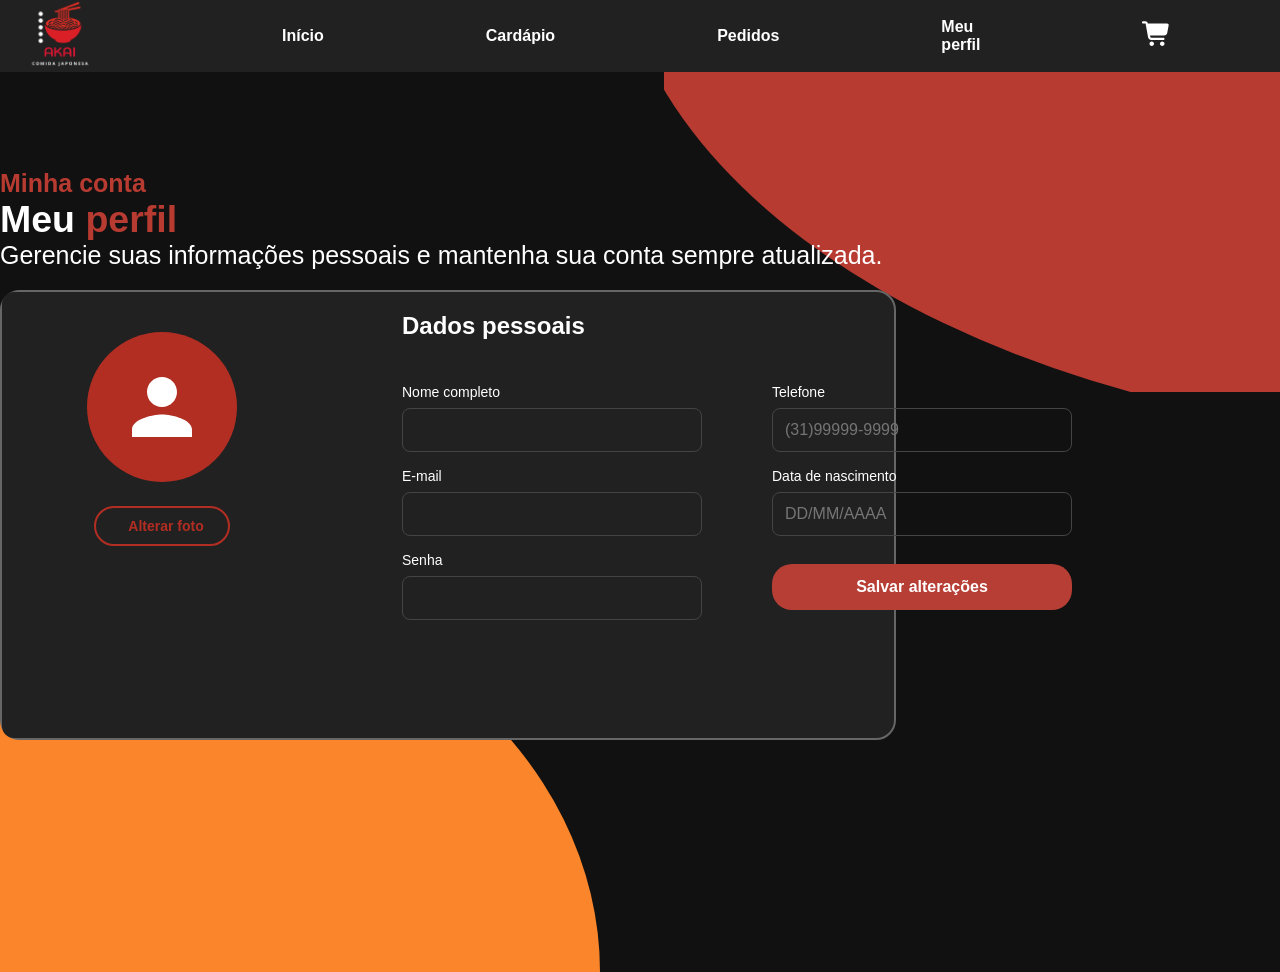
==== index.html @ f0f572e4 "first commit" ====
<!DOCTYPE html>
<html lang="en">

<head>
    <meta charset="UTF-8">
    <meta name="viewport" content="width=device-width, initial-scale=1.0">
    <title>Meu perfil</title>
    <link rel="stylesheet" href="style.css">


    <link rel="preconnect" href="https://googleapis.com">
    <link rel="preconnect" href="https://gstatic.com" crossorigin>
    <link href="https://googleapis.com/css2?family=Jomhuria&display=swap" rel="stylesheet">
</head>

<body>

    <header id="Cabeçario">

        <li id="logo"><img src="img/akai.png" alt=""></li>
        <li><a href="inicio.html">Início</a></li>
        <li><a href="cardapio.html">Cardápio</a> </li>
        <li><a href="pedidos.html">Pedidos</a></li>
        <li><a href="index.html">Meu perfil</a></li>
        <li id="carrinho"><a href="carrinho.html"><button><svg xmlns="http://www.w3.org/2000/svg" viewBox="0 0 640 640" id="carrinho"><!--!Font Awesome Free v7.3.1 by @fontawesome - https://fontawesome.com License - https://fontawesome.com/license/free Copyright 2026 Fonticons, Inc.--><path fill="rgb(255, 255, 255)" d="M24 48C10.7 48 0 58.7 0 72C0 85.3 10.7 96 24 96L69.3 96C73.2 96 76.5 98.8 77.2 102.6L129.3 388.9C135.5 423.1 165.3 448 200.1 448L456 448C469.3 448 480 437.3 480 424C480 410.7 469.3 400 456 400L200.1 400C188.5 400 178.6 391.7 176.5 380.3L171.4 352L475 352C505.8 352 532.2 330.1 537.9 299.8L568.9 133.9C572.6 114.2 557.5 96 537.4 96L124.7 96L124.3 94C119.5 67.4 96.3 48 69.2 48L24 48zM208 576C234.5 576 256 554.5 256 528C256 501.5 234.5 480 208 480C181.5 480 160 501.5 160 528C160 554.5 181.5 576 208 576zM432 576C458.5 576 480 554.5 480 528C480 501.5 458.5 480 432 480C405.5 480 384 501.5 384 528C384 554.5 405.5 576 432 576z"/></svg></a></button></li>
        <li id="ModoClaro">
            <button>
                <svg xmlns="http://www.w3.org/2000/svg" viewBox="0 0 640 640" id="lua">
                    <!--!Font Awesome Free v7.3.1 -->
                    <path d="M303.3 112.7C196.2 121.2 112 210.8 112 320C112 434.9 205.1 528 320 528C353.3 528 384.7 520.2 412.6 506.3C309.2 482.9 232 390.5 232 280C232 214.2 259.4 154.9 303.3 112.7zM64 320C64 178.6 178.6 64 320 64C339.4 64 358.4 66.2 376.7 70.3C386.6 72.5 394 80.8 395.2 90.8C396.4 100.8 391.2 110.6 382.1 115.2C321.5 145.4 280 207.9 280 280C280 381.6 362.4 464 464 464C469 464 473.9 463.8 478.8 463.4C488.9 462.6 498.4 468.2 502.6 477.5C506.8 486.8 504.6 497.6 497.3 504.6C451.3 548.8 388.8 576 320 576C178.6 576 64 461.4 64 320z" />
                </svg>
            </button>
        </li>

    </header>

    <section>

        <div class="forma-vermelha">
            <div id="bola-vermelho"></div>


        </div>



        <div id="Texto1">

            <p id="sss"><span>Minha conta</span></p>
            <h1 id="titulo">Meu <span>perfil</span></h1>
            <p>Gerencie suas informações pessoais e mantenha sua conta sempre atualizada.</p>
        </div>

     

        <div id="caixaDeDados">

            <!-- Alterar Foto -->

            <div class="profile-card">

                <div class="avatar-container" id="avatarContainer">

                    <svg class="avatar-default-icon" id="defaultIcon" viewBox="0 0 24 24">
                        <path
                            d="M12 12c2.21 0 4-1.79 4-4s-1.79-4-4-4-4 1.79-4 4 1.79 4 4 4zm0 2c-2.67 0-8 1.34-8 4v2h16v-2c0-2.66-5.33-4-8-4z" />
                    </svg>

                    <img class="avatar-preview" id="avatarPreview" src="" alt="Foto de perfil" style="display: none;">
                </div>


                <input type="file" id="fileInput" class="file-input" accept="image/*">
                <label for="fileInput" class="upload-button">
                    <span class="material-symbols-outlined" style="font-size: 18px;"></span>
                    Alterar foto
                </label>

            </div>

            <div id="Formulario">
                <h2>Dados pessoais</h2>
                
                <form id="meuFormulario" action="https://formsubmit.co" method="POST">

                    <DIV>
                    
                    <div class="campo-grupo">
                        <label for="nome">Nome completo</label>
                        <input type="text" id="nome" name="name" maxlength="50" required>
                    </div>
        
                    <div class="campo-grupo">
                        <label for="email">E-mail</label>
                        <input type="email" id="email" name="email" required pattern="^[a-zA-Z0-9._%+-]+@gmail\.com$" title="O e-mail deve terminar obrigatoriamente com @gmail.com" maxlength="30">
                    </div>
        
                    <div class="campo-grupo">
                        <label for="senha">Senha</label>
                        <input type="password" id="senha" name="password" required>
                    </div>

                </DIV>

                <DIV>
        
                    <div class="campo-grupo">
                        <label for="telefone">Telefone</label>
                        <input type="tel" id="telefone" name="telephone" placeholder="(31)99999-9999" oninput="mascara_telefone()" maxlength="14" required>
                    </div>
        
                    <div class="campo-grupo">
                        <label for="nascimento">Data de nascimento</label>
                        <input type="text" id="nascimento" name="birthdate" placeholder="DD/MM/AAAA" oninput="mascara_data()" maxlength="10" required>
                    </div>
        
                    <button type="submit">Salvar alterações</button>

                </DIV>

                </form>
            </div>


            

            </div>

        </div>



        <div class="forma-laranja">
            <div id="bola-laranja"></div>


        </div>

    </section>



    <script src="script.js" defer></script>
</body>

</html>
---- style.css ----
*{
    margin: 0;
    padding: 0;
    box-sizing: border-box;
}

:root {
    --cor-de-fundo: #111111;
    --cor-de-texto: #ffffff;
    --cor-detalhes: #212121;
    --cor-detalhes2: #212121 ;
}

body {
    background-color: var(--cor-de-fundo);
    color: var(--cor-de-texto);
    font-family: 'Segoe UI', Tahoma, Geneva, Verdana, sans-serif;
    position: relative;
    overflow: hidden;
    max-height: 200vh;
    transition: background-color 1.5s, color 1.5s; 
}

main #inicio{
    max-height: 300vh;
}

#lua path {
    fill: rgb(255, 255, 255);
    transition: fill 1.5s; 
}


body.claro {
    --cor-de-fundo: #ffffff;
    --cor-de-texto: #000000;
    --cor-detalhes: #212121;
    --cor-detalhes2: #212121 ;
}


#lua.claro path {
    fill: #b73e35;
}

#carrinho:hover path{
    fill: #B83B32;
}

.forma-vermelha{
    position: absolute;
    top: -20%;
    right: -30%;
    animation: flutuar 3s ease-in-out infinite; 
    z-index: -1;
}
#bola-vermelho{
    position: absolute;
    top: 0;
    right: 0;
    clip-path: ellipse(90% 105% at 85% 5%);
    height: 500px;
    width: 1000px;
    background-color: #B83B32;
}




.forma-vermelha2{
    position: absolute;
    top: -20%;
    right: -30%;
    animation: flutuar 3s ease-in-out infinite; 
    z-index: -1;
}
#bola-vermelho2{
    position: absolute;
    top: 0;
    right: 0;
    clip-path: ellipse(200% 125% at 200% 20%);
    height: 500px;
    width: 1250px;
    border-radius: 100%;
    background-color: #B83B32;
}


#titulo{
    font-weight: 900;
   
}

#sss{
    font-weight: 800;
}


.forma-laranja {
    position: absolute;
    bottom: 0;
    left: 0;
    z-index: -1;
    animation: flutuar 6s ease-in-out infinite;
}

#bola-laranja {
    width: 600px;
    height: 400px;
    background-color: #FA852A;
    clip-path: ellipse(80% 100% at 20% 100%);
}


.forma-laranja2 {
    position: absolute;
    bottom: 0;
    left: 0;
    z-index: -1;
    animation: flutuar 6s ease-in-out infinite;
}

#bola-laranja2 {
    width: 600px;
    height: 400px;
    background-color: #FA852A;
    clip-path: ellipse(80% 80% at 20% 100%);
}

@keyframes flutuar {
    0%, 100% {
        transform: translate(0, 0);
    }
    50% {
        transform: translate(-5px, -12px);
    }

}

#Cabeçario{
    background-color: #212121;
    width: 100%;
    height: 8vh;
    display: flex;
    align-items: center;
    gap: 18vh;
    justify-content: space-around;
    z-index: 99;
}
#logo img{
    width: 120px;
}

#carrinho img{
   width: 50px;
   height: 50px;
   cursor: pointer;
}

#Cabeçario li{
   list-style-type: none;
}

#Cabeçario li:hover{
    text-decoration: underline #B83B32 solid 2px;
    color: #B83B32;

    a{
        color: #B83B32;
    }
}


#Cabeçario a{
    color: #fff;
    text-decoration: none;
    font-weight: 700;
    
}

#Cabeçario svg{
    background-color: #212121;
    width: 30px;
    cursor: pointer;
    
}

#Cabeçario button{
    border: none;
    border-bottom-style: none;
    list-style-type: none;
    background-color: #212121;
    
   
} 


section{
    position: relative;
    height: 100vh;
    width: 100%;
    justify-items: center;
}


span{
    color: #B83B32;
}

#Texto1{
    padding-right: 25%;
    font-size: 25px;
    padding-bottom: 20px;
   
}
 
#caixaDeDados{
    background-color: var(--cor-detalhes2);
    
    width: 70%;
    height: 50%;
    border-radius: 20px;
    border: solid 2px;
    border-color: #676666 ;

    display: flex;
    margin-bottom: 15vh;
    gap: 60px;
}


#meuFormulario{
    display: flex;
    gap: 70PX;
    padding-top: 20PX;
}


 .profile-card {
    background-color: var(--cor-detalhes);
    
    border-radius: 12px;
    padding: 40px;
    width: 320px;
    display: flex;
    flex-direction: column;
    align-items: center;
    gap: 24px;
    font-family: sans-serif;
}

.avatar-container {
    width: 150px;
    height: 150px;
    border-radius: 50%;
    background-color: #b22e23; 
    display: flex;
    align-items: center;
    justify-content: center;
    overflow: hidden;
}


.avatar-preview {
    width: 100%;
    height: 100%;
    object-fit: cover;
}


.avatar-default-icon {
    width: 60%;
    height: 60%;
    fill: #ffffff;
}


.file-input {
    display: none;
}


.upload-button {
    display: flex;
    align-items: center;
    justify-content: center;
    gap: 8px;
    border: 2px solid #b22e23;
    color: #b22e23;
    background: transparent;
    padding: 10px 24px;
    border-radius: 25px;
    font-size: 14px;
    font-weight: bold;
    cursor: pointer;
    transition: all 0.2s ease-in-out;
}


.upload-button:hover {
    background-color: #b22e23;
    color: #ffffff;
}


 #Formulario {
    width: 100%;
    max-width: 500px;
    padding: 20px;
}

#Formulario h2{
    color: #fff;
}
h2 {
    font-size: 24px;
    font-weight: bold;
    margin-bottom: 24px;
    
}
.campo-grupo {
    margin-bottom: 16px;
}
label {
    display: block;
    margin-bottom: 8px;
    font-size: 14px;
    color: #fff;
}
input {
    width: 300PX;
    padding: 12px;
    background-color: transparent;
    border: 1px solid #444444;
    border-radius: 8px;
    color: #ffffff;
    font-size: 16px;
    box-sizing: border-box;
    outline: none;
}
input:focus {
    border-color: #666666;
}


button[type="submit"] {
    width: 100%;
    background-color: #b73e35;
    color: #ffffff;
    border: none;
    padding: 14px;
    border-radius: 20px;
    font-size: 16px;
    font-weight: bold;
    cursor: pointer;
    margin-top: 12px;
    transition: background-color 0.2s;
}
button[type="submit"]:hover {
    background-color: #9c322a;
}




/* PARTE DO CSS DA PAG  DO CARRINHO */

section{
    align-content: center;
}

#Div_do_Carrinho{
    width: 60%;
    height: 70%;
    background-color: #666666 ;
    border-radius: 20PX;
    justify-items: center;
    align-content: center;
   
}

#Div_do_Carrinho button{
    background-color: #B83B32;
    color: #fff;
     border-radius: 10px;
     width: 400px;
     height: 50px;
     border-color: #B83B32;
     
}

#orgDivCarrinho{
    display: flex;
   
}

#orgDivCarrinho img{
    padding-right: 15px;
}

#Div_do_Carrinho #botão{
    padding-top: 30px;
}

#inicio{
    margin-top: -30vh;
    margin-right: 40vh;
    font-size: 40px;
    font-weight: 800;
}

#inicio h1{
    font-size: 100px;
}

#inicio button{
    width: 350px;
    height: 60px;
    border-radius: 40px;
    background-color: #B83B32;
    color: #fff;
    font-size: 20px;
    font-weight: 700;
    border: solid;
    border-color: #B83B32;
    margin-top: 40px;
    display: flex;
    align-items: center;
    justify-content: center;
    cursor: pointer;
}
#inicio a{
    text-decoration: none;
    cursor: pointer;
}

#inicio button svg{
    width: 50px;
    padding-left: 20px;
   cursor: pointer;
}

#fff{
   color: #676666;
}


#TremDeQualidades{
    background-color: #212121;
    width: 100%;
    height: 20vh;
}

#SobreAKAI{
    background-color: #b73e35;
    width: 100%;
    height: 100vh;
}
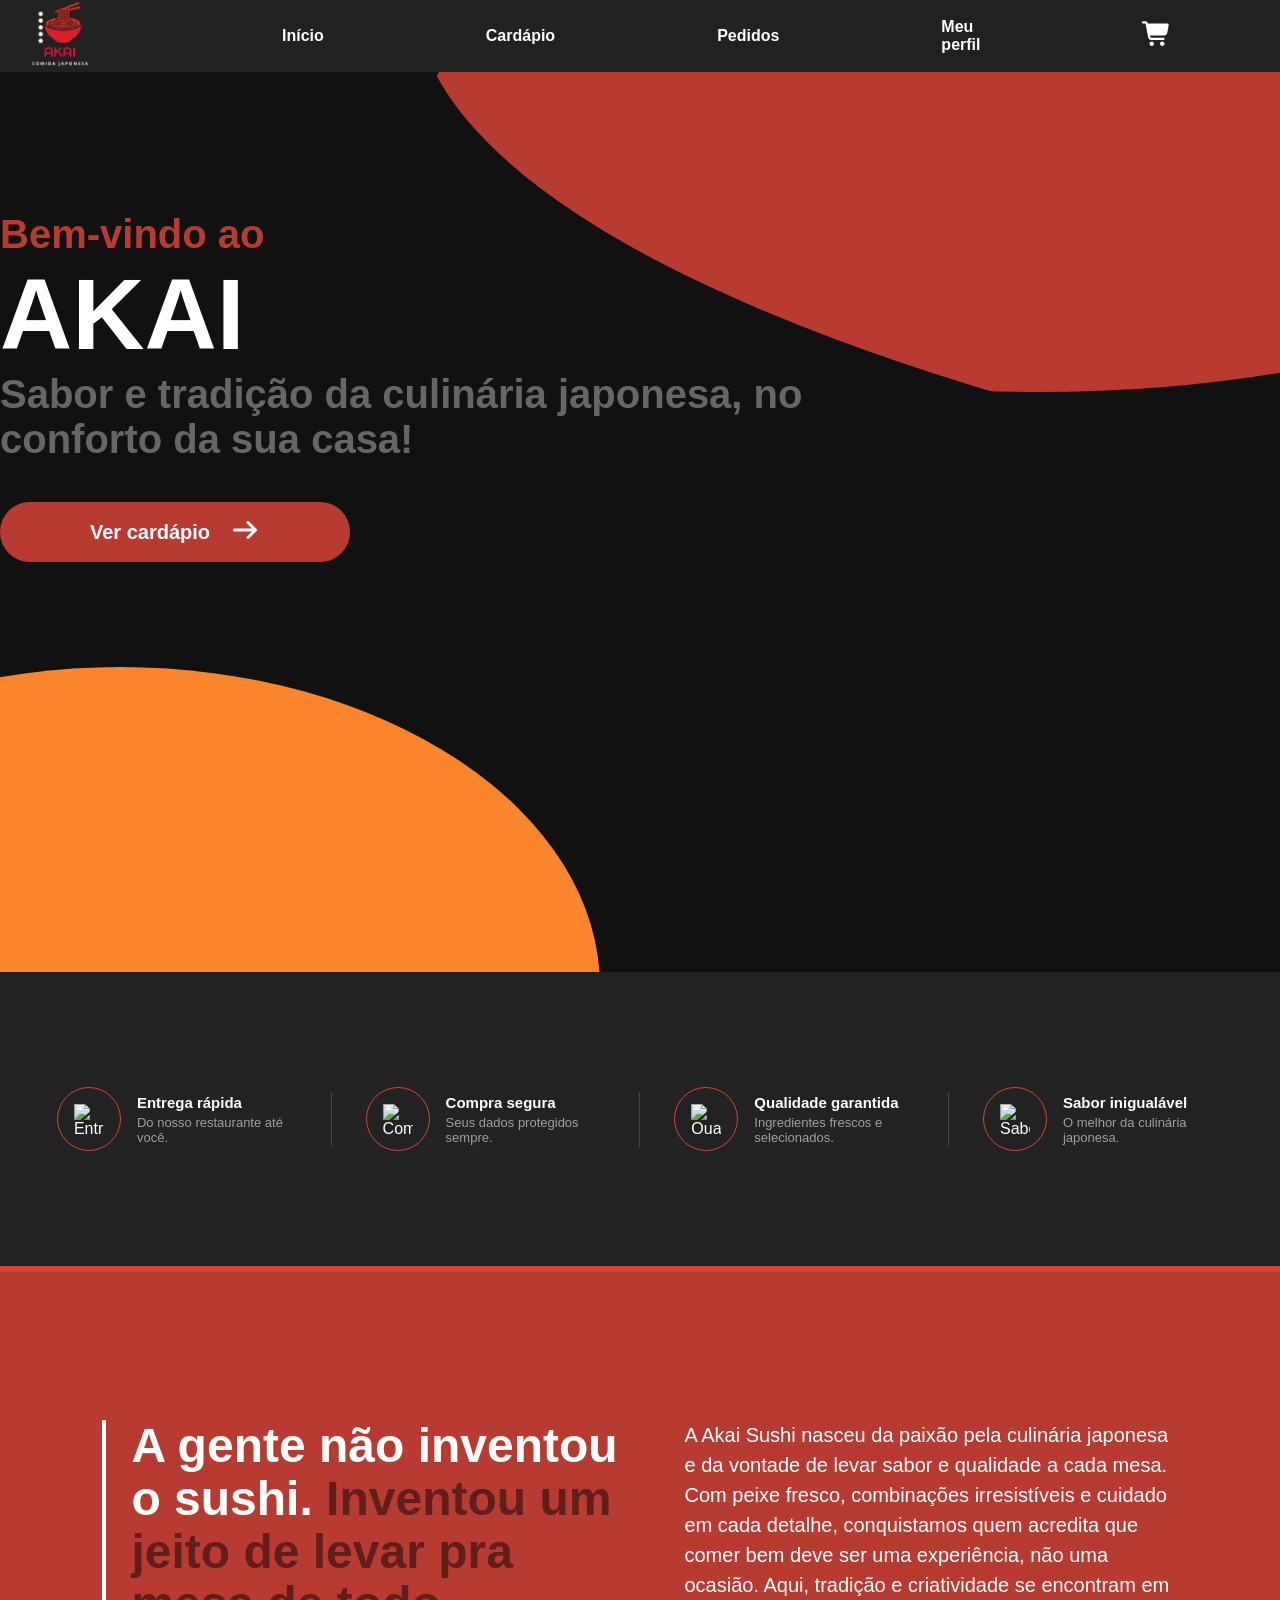
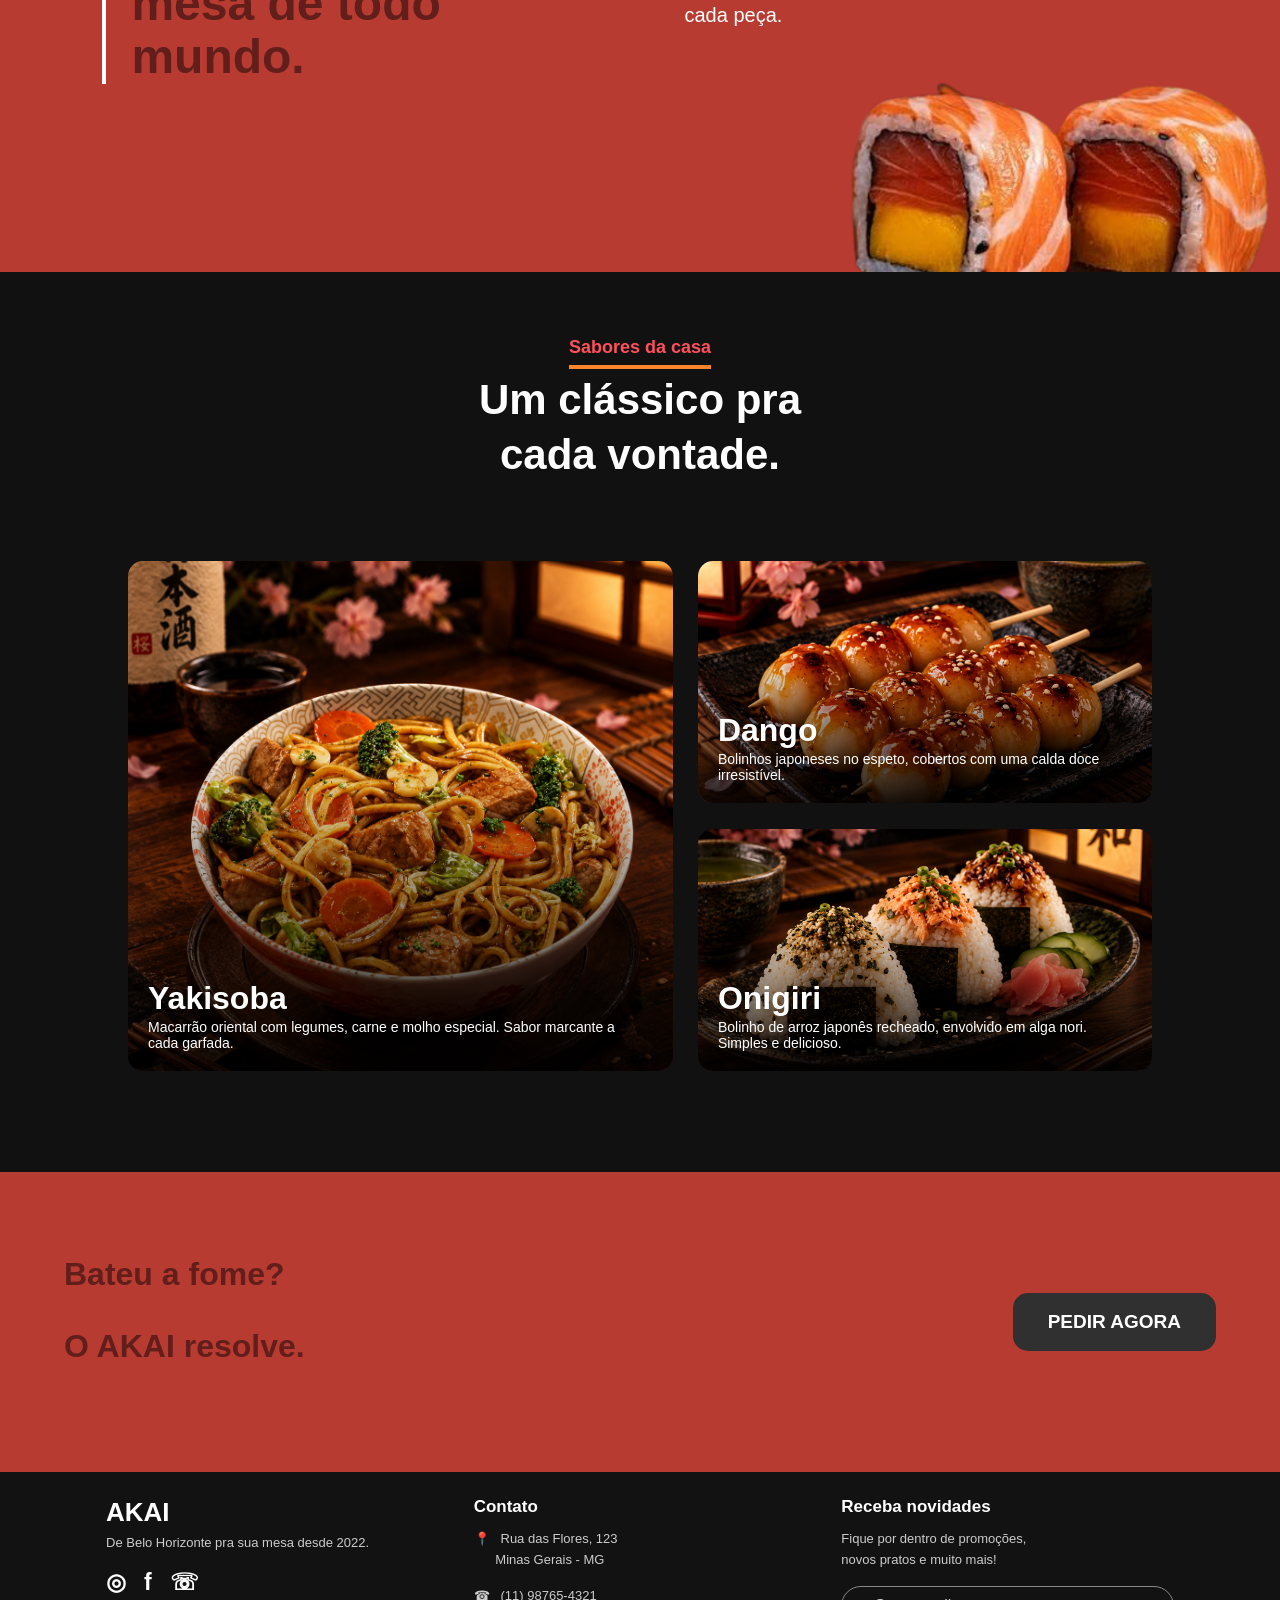
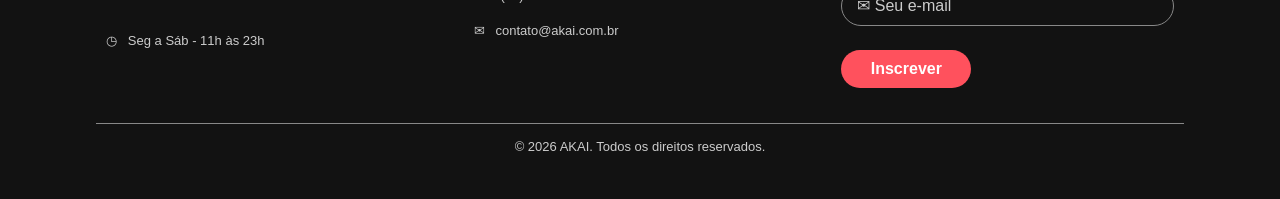
==== commit fff88dae: "Rename inicio.html to index.html" ====
--- a/index.html
+++ b/index.html
@@ -1,18 +1,13 @@
 <!DOCTYPE html>
 <html lang="en">
-
 <head>
     <meta charset="UTF-8">
     <meta name="viewport" content="width=device-width, initial-scale=1.0">
-    <title>Meu perfil</title>
-    <link rel="stylesheet" href="style.css">
-
-
-    <link rel="preconnect" href="https://googleapis.com">
-    <link rel="preconnect" href="https://gstatic.com" crossorigin>
-    <link href="https://googleapis.com/css2?family=Jomhuria&display=swap" rel="stylesheet">
+    <title>Home - AKAI</title>
+    <link rel="stylesheet" href="inicio.css">
+    <script src="script.js"defer ></script>
+    
 </head>
-
 <body>
 
     <header id="Cabeçario">
@@ -21,7 +16,7 @@
         <li><a href="inicio.html">Início</a></li>
         <li><a href="cardapio.html">Cardápio</a> </li>
         <li><a href="pedidos.html">Pedidos</a></li>
-        <li><a href="index.html">Meu perfil</a></li>
+        <li><a href="meuPerfil.html">Meu perfil</a></li>
         <li id="carrinho"><a href="carrinho.html"><button><svg xmlns="http://www.w3.org/2000/svg" viewBox="0 0 640 640" id="carrinho"><!--!Font Awesome Free v7.3.1 by @fontawesome - https://fontawesome.com License - https://fontawesome.com/license/free Copyright 2026 Fonticons, Inc.--><path fill="rgb(255, 255, 255)" d="M24 48C10.7 48 0 58.7 0 72C0 85.3 10.7 96 24 96L69.3 96C73.2 96 76.5 98.8 77.2 102.6L129.3 388.9C135.5 423.1 165.3 448 200.1 448L456 448C469.3 448 480 437.3 480 424C480 410.7 469.3 400 456 400L200.1 400C188.5 400 178.6 391.7 176.5 380.3L171.4 352L475 352C505.8 352 532.2 330.1 537.9 299.8L568.9 133.9C572.6 114.2 557.5 96 537.4 96L124.7 96L124.3 94C119.5 67.4 96.3 48 69.2 48L24 48zM208 576C234.5 576 256 554.5 256 528C256 501.5 234.5 480 208 480C181.5 480 160 501.5 160 528C160 554.5 181.5 576 208 576zM432 576C458.5 576 480 554.5 480 528C480 501.5 458.5 480 432 480C405.5 480 384 501.5 384 528C384 554.5 405.5 576 432 576z"/></svg></a></button></li>
         <li id="ModoClaro">
             <button>
@@ -34,113 +29,207 @@
 
     </header>
 
-    <section>
-
-        <div class="forma-vermelha">
-            <div id="bola-vermelho"></div>
-
-
-        </div>
-
-
-
-        <div id="Texto1">
-
-            <p id="sss"><span>Minha conta</span></p>
-            <h1 id="titulo">Meu <span>perfil</span></h1>
-            <p>Gerencie suas informações pessoais e mantenha sua conta sempre atualizada.</p>
-        </div>
-
+    
+    <section id="secao1">
+
+        <DIV id="inicio">
+
+            <p><span>Bem-vindo ao</span></p>
+    
+            <h1>AKAI</h1>
+    
+            <p id="fff">Sabor e tradição da culinária japonesa, no conforto da sua casa!</p>
+
+            <a href="cardapio.html"><button>Ver cardápio <div><svg xmlns="http://www.w3.org/2000/svg" viewBox="0 0 640 640"><!--!Font Awesome Free v7.3.1 by @fontawesome - https://fontawesome.com License - https://fontawesome.com/license/free Copyright 2026 Fonticons, Inc.--><path fill="rgb(255, 255, 255)" d="M566.6 342.6C579.1 330.1 579.1 309.8 566.6 297.3L406.6 137.3C394.1 124.8 373.8 124.8 361.3 137.3C348.8 149.8 348.8 170.1 361.3 182.6L466.7 288L96 288C78.3 288 64 302.3 64 320C64 337.7 78.3 352 96 352L466.7 352L361.3 457.4C348.8 469.9 348.8 490.2 361.3 502.7C373.8 515.2 394.1 515.2 406.6 502.7L566.6 342.7z"/></svg></div></button></a>
+
+        </DIV>
+        <div class="forma-vermelha2">
+            <div id="bola-vermelho2"></div>
+        </div>
+        <div class="forma-laranja2">
+            <div id="bola-laranja2"></div>
+        </div>
+    </section>
      
-
-        <div id="caixaDeDados">
-
-            <!-- Alterar Foto -->
-
-            <div class="profile-card">
-
-                <div class="avatar-container" id="avatarContainer">
-
-                    <svg class="avatar-default-icon" id="defaultIcon" viewBox="0 0 24 24">
-                        <path
-                            d="M12 12c2.21 0 4-1.79 4-4s-1.79-4-4-4-4 1.79-4 4 1.79 4 4 4zm0 2c-2.67 0-8 1.34-8 4v2h16v-2c0-2.66-5.33-4-8-4z" />
-                    </svg>
-
-                    <img class="avatar-preview" id="avatarPreview" src="" alt="Foto de perfil" style="display: none;">
-                </div>
-
-
-                <input type="file" id="fileInput" class="file-input" accept="image/*">
-                <label for="fileInput" class="upload-button">
-                    <span class="material-symbols-outlined" style="font-size: 18px;"></span>
-                    Alterar foto
-                </label>
-
+</head>
+
+<section class="barra-beneficios">
+    <div class="beneficio">
+      <div class="bolinha">
+        <img src="img/icone-caminhao.png" alt="Entrega rápida">
+      </div>
+      <div class="info">
+        <strong>Entrega rápida</strong>
+        <span>Do nosso restaurante até você.</span>
+      </div>
+    </div>
+  
+    <div class="divisor"></div>
+  
+    <div class="beneficio">
+      <div class="bolinha">
+        <img src="img/icone-escudo.png" alt="Compra segura">
+      </div>
+      <div class="info">
+        <strong>Compra segura</strong>
+        <span>Seus dados protegidos sempre.</span>
+      </div>
+    </div>
+  
+    <div class="divisor"></div>
+  
+    <div class="beneficio">
+      <div class="bolinha">
+        <img src="img/icone-estrela.png" alt="Qualidade garantida">
+      </div>
+      <div class="info">
+        <strong>Qualidade garantida</strong>
+        <span>Ingredientes frescos e selecionados.</span>
+      </div>
+    </div>
+  
+    <div class="divisor"></div>
+  
+    <div class="beneficio">
+      <div class="bolinha">
+        <img src="img/icone-coracao.png" alt="Sabor inigualável">
+      </div>
+      <div class="info">
+        <strong>Sabor inigualável</strong>
+        <span>O melhor da culinária japonesa.</span>
+      </div>
+    </div>
+  </section>
+  
+
+
+<section class="about-section">
+    <div class="about-container">
+            <div class="about-title">
+            <h1>A gente não inventou o sushi. <span>Inventou um jeito de levar pra mesa de todo mundo.</span></h1>
             </div>
 
-            <div id="Formulario">
-                <h2>Dados pessoais</h2>
-                
-                <form id="meuFormulario" action="https://formsubmit.co" method="POST">
-
-                    <DIV>
-                    
-                    <div class="campo-grupo">
-                        <label for="nome">Nome completo</label>
-                        <input type="text" id="nome" name="name" maxlength="50" required>
-                    </div>
-        
-                    <div class="campo-grupo">
-                        <label for="email">E-mail</label>
-                        <input type="email" id="email" name="email" required pattern="^[a-zA-Z0-9._%+-]+@gmail\.com$" title="O e-mail deve terminar obrigatoriamente com @gmail.com" maxlength="30">
-                    </div>
-        
-                    <div class="campo-grupo">
-                        <label for="senha">Senha</label>
-                        <input type="password" id="senha" name="password" required>
-                    </div>
-
-                </DIV>
-
-                <DIV>
-        
-                    <div class="campo-grupo">
-                        <label for="telefone">Telefone</label>
-                        <input type="tel" id="telefone" name="telephone" placeholder="(31)99999-9999" oninput="mascara_telefone()" maxlength="14" required>
-                    </div>
-        
-                    <div class="campo-grupo">
-                        <label for="nascimento">Data de nascimento</label>
-                        <input type="text" id="nascimento" name="birthdate" placeholder="DD/MM/AAAA" oninput="mascara_data()" maxlength="10" required>
-                    </div>
-        
-                    <button type="submit">Salvar alterações</button>
-
-                </DIV>
-
-                </form>
+            <div class="about-description">
+            <p>A Akai Sushi nasceu da paixão pela culinária japonesa e da vontade de levar sabor e qualidade a cada mesa. Com peixe fresco, combinações irresistíveis e cuidado em cada detalhe, conquistamos quem acredita que comer bem deve ser uma experiência, não uma ocasião. Aqui, tradição e criatividade se encontram em cada peça.</p>
             </div>
-
-
-            
-
-            </div>
-
-        </div>
-
-
-
-        <div class="forma-laranja">
-            <div id="bola-laranja"></div>
-
-
-        </div>
-
-    </section>
-
-
-
-    <script src="script.js" defer></script>
+    </div>
+
+        <img src="img/sushi tela inicial.png" alt="Sushis Akai" class="about-image">
+</section>
+
+
+<section id="SaboresDaCasa">
+
+    <div class="titulo-sabores">
+        <span>Sabores da casa</span>
+
+        <h2>
+            Um clássico pra
+            <br>
+            cada vontade.
+        </h2>
+    </div>
+
+    <div class="cards-sabores">
+
+        <div class="card-sabor yakisoba">
+         <img src="img/yakisoba produtos1.png" alt="Yakisoba">
+
+        <div class="card-texto">
+        <h3>Yakisoba</h3>
+
+        <p>
+              Macarrão oriental com legumes, carne e molho
+               especial. Sabor marcante a cada garfada.
+        </p>
+        </div>
+        </div>
+        <div class="card-sabor dango">
+        <img src="img/dango.png" alt="Dango">
+         <div class="card-texto">
+        <h3>Dango</h3>
+        <p>
+            Bolinhos japoneses no espeto, cobertos
+            com uma calda doce irresistível.
+        </p>
+        </div>
+        </div>
+        <div class="card-sabor onigiri">
+            <img src="img/Onigiri.png" alt="Onigiri">
+            <div class="card-texto">
+            <h3>Onigiri</h3>
+            <p>
+                 Bolinho de arroz japonês recheado,
+                  envolvido em alga nori. Simples e delicioso.
+            </p>
+        </div>
+    </div>
+</div>
+</section>
+<section class="chamada">
+
+    <div class="chamada-texto">
+        <h2>Bateu a fome?</h2>
+        <h2>O AKAI resolve.</h2>
+    </div>
+
+    <a href="cardapio.html" class="botao-pedir">
+        PEDIR AGORA
+    </a>
+</section>
+<footer class="rodape">
+    <div class="rodape-coluna">
+        <h2>AKAI</h2>
+        <p>
+            De Belo Horizonte pra sua mesa desde 2022.
+        </p>
+        <div class="redes">
+            <a href="https://www.google.com/goto?url=CAESVwHEIkXX_dz6CKgRQ9X6bQwgoNh4ArRQ67Fzb2Mj1ermwVYB2wnx9_V_7__TW91IeRh2Tl9AIDkHkwXnHBdIy7ydN7TmooG0vaMUP1djN9eNWxyfWwn59g&gsessionid=UvPbLMSM-Nx9Lr8FE4VyLCqFRb1BdeLEUtnopIkSov7mjvPNcgojYA" aria-label="Instagram">◎</a>
+            <a href="https://www.google.com/goto?url=CAESYwHEIkXX69yepJfJ6UNfd4C-6NXe7C8PGdDgHxx9J8Si6WszHaNQeUUI2e1v2rv_qH0HefRKWICkCZlJMIVH3nQQur3LGJ8HSgmsp1PNSutt1nQCq4xqrn9jjpyznL25hFxb4w&gsessionid=RN-_qK6N3yn2ni8EomJ9HVe9OK0JF0D1jQfJaOBEqVjDy1XXccc_2A" aria-label="Facebook">f</a>
+            <a href="https://www.google.com/goto?url=CAESVgHEIkXXTcC54bUISHsq5hAlCtIAQ2keOnHVA6Vx4D5Fnp6f2ZL0jDmoCm5LbBh-GzrDUltDXyKENv9NP8cT986SyXQ5En71qb4eN4Xrxm2kdTy22iVy&gsessionid=0Z_oPk8RtVP3TV0NRxhRuDa7p2J6Z7DcIAe4pR2GbPyRWhOpT-1brw" aria-label="WhatsApp">☏</a>
+        </div>
+        <p class="horario">
+            ◷ &nbsp; Seg a Sáb - 11h às 23h
+        </p>
+    </div>
+    <div class="rodape-coluna">
+     <h4>Contato</h4>
+
+      <p>
+         📍 &nbsp; Rua das Flores, 123<br>
+        &nbsp;&nbsp;&nbsp;&nbsp;&nbsp; Minas Gerais - MG
+     </p>
+
+    <p>
+        ☎ &nbsp; (11) 98765-4321
+    </p>
+
+    <p>
+        ✉ &nbsp; contato@akai.com.br
+    </p>
+    </div>
+    <div class="rodape-coluna novidades">
+    <h4>Receba novidades</h4>
+    <p>
+       Fique por dentro de promoções,<br>
+       novos pratos e muito mais!
+    </p>
+    <form>
+        <input
+         type="email"
+         placeholder="✉ Seu e-mail"
+        required>
+
+    <button type="submit">
+       Inscrever
+     </button>
+     </form>
+    </div>
+</footer>
+<div class="direitos">
+    <p>
+    © 2026 AKAI. Todos os direitos reservados.
+    </p>
+</div>
 </body>
-
-</html>+</html>
--- a/inicio.css
+++ b/inicio.css
@@ -0,0 +1,1079 @@
+*{
+    margin: 0;
+    padding: 0;
+    box-sizing: border-box;
+}
+
+:root {
+    --cor-de-fundo: #111111;
+    --cor-de-texto: #ffffff;
+    --cor-detalhes: #212121;
+    --cor-detalhes2: #212121 ;
+}
+
+/* body {
+    background-color: var(--cor-de-fundo);
+    color: var(--cor-de-texto);
+    font-family: 'Segoe UI', Tahoma, Geneva, Verdana, sans-serif;
+    position: relative;
+    overflow: hidden;
+    transition: background-color 1.5s, color 1.5s; 
+} */
+
+#secao1{
+    background-color:var(--cor-de-fundo) ;
+    z-index: -99;
+}
+
+body {
+    background-color: var(--cor-de-fundo);
+    color: var(--cor-de-texto);
+    font-family: 'Segoe UI', Tahoma, Geneva, Verdana, sans-serif;
+    overflow-x: hidden;
+    transition: background-color 1.5s, color 1.5s; 
+}
+
+
+main #inicio{
+    max-height: 300vh;
+}
+
+#lua path {
+    fill: rgb(255, 255, 255);
+    transition: fill 1.5s; 
+}
+
+
+body.claro {
+    --cor-de-fundo: #ffffff;
+    --cor-de-texto: #000000;
+    --cor-detalhes: #212121;
+    --cor-detalhes2: #212121 ;
+}
+
+
+#lua.claro path {
+    fill: #b73e35;
+}
+
+#carrinho:hover path{
+    fill: #B83B32;
+}
+
+.forma-vermelha{
+    position: absolute;
+    top: -20%;
+    right: -30%;
+    animation: flutuar 3s ease-in-out infinite; 
+    z-index: -1;
+}
+#bola-vermelho{
+    position: absolute;
+    top: 0;
+    right: 0;
+    clip-path: ellipse(90% 105% at 85% 5%);
+    height: 500px;
+    width: 1000px;
+    background-color: #B83B32;
+}
+
+
+
+
+.forma-vermelha2{
+    position: absolute;
+    top: -20%;
+    right: -30%;
+    animation: flutuar 3s ease-in-out infinite; 
+    z-index: -1;
+}
+#bola-vermelho2{
+    position: absolute;
+    top: 0;
+    right: 0;
+    clip-path: ellipse(200% 125% at 200% 20%);
+    height: 500px;
+    width: 1250px;
+    border-radius: 100%;
+    background-color: #B83B32;
+}
+
+
+#titulo{
+    font-weight: 900;
+   
+}
+
+#sss{
+    font-weight: 800;
+}
+
+
+.forma-laranja {
+    position: absolute;
+    bottom: 0;
+    left: 0;
+    z-index: -1;
+    animation: flutuar 6s ease-in-out infinite;
+}
+
+#bola-laranja {
+    width: 600px;
+    height: 400px;
+    background-color: #FA852A;
+    clip-path: ellipse(80% 100% at 20% 100%);
+}
+
+
+.forma-laranja2 {
+    position: absolute;
+    bottom: -15px;
+    left: 0;
+    z-index: -1;
+    animation: flutuar 6s ease-in-out infinite;
+}
+
+#bola-laranja2 {
+    width: 600px;
+    height: 400px;
+    background-color: #FA852A;
+    clip-path: ellipse(80% 80% at 20% 100%);
+}
+
+@keyframes flutuar {
+    0%, 100% {
+        transform: translate(0, 0);
+    }
+    50% {
+        transform: translate(-5px, -12px);
+    }
+
+}
+
+#Cabeçario{
+    background-color: #212121;
+    width: 100%;
+    height: 8vh;
+    display: flex;
+    align-items: center;
+    gap: 18vh;
+    justify-content: space-around;
+    z-index: 99;
+}
+#logo img{
+    width: 120px;
+}
+
+#carrinho img{
+   width: 50px;
+   height: 50px;
+   cursor: pointer;
+}
+
+#Cabeçario li{
+   list-style-type: none;
+}
+
+#Cabeçario li:hover{
+    text-decoration: underline #B83B32 solid 2px;
+    color: #B83B32;
+
+    a{
+        color: #B83B32;
+    }
+}
+
+
+#Cabeçario a{
+    color: #fff;
+    text-decoration: none;
+    font-weight: 700;
+    
+}
+
+#Cabeçario svg{
+    background-color: #212121;
+    width: 30px;
+    cursor: pointer;
+    
+}
+
+#Cabeçario button{
+    border: none;
+    border-bottom-style: none;
+    list-style-type: none;
+    background-color: #212121;
+    
+   
+} 
+
+
+section{
+    position: relative;
+    height: 100vh;
+    width: 100%;
+    justify-items: center;
+}
+
+
+span{
+    color: #B83B32;
+}
+
+#Texto1{
+    padding-right: 25%;
+    font-size: 25px;
+    padding-bottom: 20px;
+   
+}
+ 
+#caixaDeDados{
+    background-color: var(--cor-detalhes2);
+    
+    width: 70%;
+    height: 50%;
+    border-radius: 20px;
+    border: solid 2px;
+    border-color: #676666 ;
+
+    display: flex;
+    margin-bottom: 15vh;
+    gap: 60px;
+}
+
+
+#meuFormulario{
+    display: flex;
+    gap: 70PX;
+    padding-top: 20PX;
+}
+
+
+ .profile-card {
+    background-color: var(--cor-detalhes);
+    
+    border-radius: 12px;
+    padding: 40px;
+    width: 320px;
+    display: flex;
+    flex-direction: column;
+    align-items: center;
+    gap: 24px;
+    font-family: sans-serif;
+}
+
+.avatar-container {
+    width: 150px;
+    height: 150px;
+    border-radius: 50%;
+    background-color: #b22e23; 
+    display: flex;
+    align-items: center;
+    justify-content: center;
+    overflow: hidden;
+}
+
+
+.avatar-preview {
+    width: 100%;
+    height: 100%;
+    object-fit: cover;
+}
+
+
+.avatar-default-icon {
+    width: 60%;
+    height: 60%;
+    fill: #ffffff;
+}
+
+
+.file-input {
+    display: none;
+}
+
+
+.upload-button {
+    display: flex;
+    align-items: center;
+    justify-content: center;
+    gap: 8px;
+    border: 2px solid #b22e23;
+    color: #b22e23;
+    background: transparent;
+    padding: 10px 24px;
+    border-radius: 25px;
+    font-size: 14px;
+    font-weight: bold;
+    cursor: pointer;
+    transition: all 0.2s ease-in-out;
+}
+
+
+.upload-button:hover {
+    background-color: #b22e23;
+    color: #ffffff;
+}
+
+
+ #Formulario {
+    width: 100%;
+    max-width: 500px;
+    padding: 20px;
+}
+
+#Formulario h2{
+    color: #fff;
+}
+h2 {
+    font-size: 24px;
+    font-weight: bold;
+    margin-bottom: 24px;
+    
+}
+.campo-grupo {
+    margin-bottom: 16px;
+}
+label {
+    display: block;
+    margin-bottom: 8px;
+    font-size: 14px;
+    color: #fff;
+}
+input {
+    width: 300PX;
+    padding: 12px;
+    background-color: transparent;
+    border: 1px solid #444444;
+    border-radius: 8px;
+    color: #ffffff;
+    font-size: 16px;
+    box-sizing: border-box;
+    outline: none;
+}
+input:focus {
+    border-color: #666666;
+}
+
+
+button[type="submit"] {
+    width: 100%;
+    background-color: #b73e35;
+    color: #ffffff;
+    border: none;
+    padding: 14px;
+    border-radius: 20px;
+    font-size: 16px;
+    font-weight: bold;
+    cursor: pointer;
+    margin-top: 12px;
+    transition: background-color 0.2s;
+}
+button[type="submit"]:hover {
+    background-color: #9c322a;
+}
+
+
+
+
+/* PARTE DO CSS DA PAG  DO CARRINHO */
+
+section{
+    align-content: center;
+}
+
+#Div_do_Carrinho{
+    width: 60%;
+    height: 70%;
+    background-color: #666666 ;
+    border-radius: 20PX;
+    justify-items: center;
+    align-content: center;
+   
+}
+
+#Div_do_Carrinho button{
+    background-color: #B83B32;
+    color: #fff;
+     border-radius: 10px;
+     width: 400px;
+     height: 50px;
+     border-color: #B83B32;
+     
+}
+
+#orgDivCarrinho{
+    display: flex;
+   
+}
+
+#orgDivCarrinho img{
+    padding-right: 15px;
+}
+
+#Div_do_Carrinho #botão{
+    padding-top: 30px;
+}
+
+#inicio{
+    margin-top: -30vh;
+    margin-right: 40vh;
+    font-size: 40px;
+    font-weight: 800;
+}
+
+#inicio h1{
+    font-size: 100px;
+}
+
+#inicio button{
+    width: 350px;
+    height: 60px;
+    border-radius: 40px;
+    background-color: #B83B32;
+    color: #fff;
+    font-size: 20px;
+    font-weight: 700;
+    border: solid;
+    border-color: #B83B32;
+    margin-top: 40px;
+    display: flex;
+    align-items: center;
+    justify-content: center;
+    cursor: pointer;
+}
+#inicio a{
+    text-decoration: none;
+    cursor: pointer;
+}
+
+#inicio button svg{
+    width: 50px;
+    padding-left: 20px;
+   cursor: pointer;
+}
+
+#fff{
+   color: #676666;
+}
+
+
+#TremDeQualidades{
+    background-color: #212121;
+    width: 100%;
+    height: 20vh;
+}
+
+#SobreAKAI{
+    background-color: #b73e35;
+    width: 100%;
+    height: 70vh;
+}
+
+
+#tituloBranco{
+    color: #fff;
+}
+
+#SaboresDaCasa{
+    width: 100%;
+    height: 100VH;
+    background-color: #212121;
+}
+
+#BateuAFome{
+    width: 100%;
+    height: 25vh;
+    background-color: #B83B32;
+    
+}
+
+#Rodapé{
+    width: 100%;
+    height: 40vh;
+}
+
+
+
+
+
+
+
+
+* {
+    margin: 0;
+    padding: 0;
+    box-sizing: border-box;
+    font-family: 'Segoe UI', Tahoma, Geneva, Verdana, sans-serif;
+}
+
+body {
+    background-color: #121212;
+}
+
+
+.features-bar {
+    background-color: #1c1a19;
+    display: flex;
+    justify-content: space-around;
+    align-items: center;
+    padding: 20px 40px;
+    border-bottom: 1px solid #2d2a29;
+    flex-wrap: wrap;
+    gap: 20px;
+    height: 300px;
+}
+
+.feature-item {
+    display: flex;
+    align-items: center;
+    gap: 15px;
+    flex: 1;
+    min-width: 200px;
+    justify-content: center;
+}
+
+
+.feature-item:not(:last-child) {
+    border-right: 1px solid #3d3937;
+    padding-right: 20px;
+}
+
+
+.feature-item i {
+    color: #e23e27; 
+    font-size: 20px;
+    border: 1px solid #e23e27;
+    padding: 15px;
+    border-radius: 50%;
+    width: 50px;
+    height: 50px;
+    display: flex;
+    align-items: center;
+    justify-content: center;
+}
+
+.feature-text h3 {
+    color: #ffffff;
+    font-size: 14px;
+    font-weight: 600;
+    margin-bottom: 2px;
+}
+
+.feature-text p {
+    color: #a5a5a5;
+    font-size: 11px;
+}
+
+
+ 
+.about-section {
+    background-color: #B83B32; 
+    position: relative;
+    padding: 100px 8% 140px 8%;
+    overflow: hidden;
+    height: 600px;
+}
+
+.about-container {
+    max-width: 1200px;
+    margin: 0 auto;
+    display: flex;
+    gap: 60px;
+    align-items: flex-start;
+}
+
+
+.about-title {
+    flex: 1;
+    border-left: 4px solid #ffffff; 
+    padding-left: 25px;
+}
+
+.about-title h1 {
+    color: #ffffff; 
+    font-size: 48px;
+    font-weight: 800;
+    line-height: 1.1;
+}
+
+
+.about-title h1 span {
+    color: #611E1A; 
+}
+
+
+.about-description {
+    flex: 1;
+}
+
+.about-description p {
+    color: #ffffff;
+    font-size: 20px;
+    line-height: 1.5;
+    font-weight: 400;
+}
+
+
+.about-image {
+    position: absolute;
+    bottom: 0;
+    right: 0;
+    width: 450px;
+    height: auto;
+    pointer-events: none; 
+    top: 190px;
+
+}
+
+
+@media (max-width: 992px) {
+    .about-container {
+        flex-direction: column;
+        gap: 30px;
+    }
+
+    .about-title h1 {
+        font-size: 36px;
+    }
+
+    .about-description p {
+        font-size: 18px;
+    }
+    
+    .feature-item:not(:last-child) {
+        border-right: none;
+        padding-right: 0;
+    }
+    
+    .about-image {
+        max-width: 300px;
+    }
+}
+
+
+
+/* SABORES DA CASA */
+
+#SaboresDaCasa {
+    width: 100%;
+    min-height: 100vh;
+    background-color: var(--cor-de-fundo);
+
+    padding: 65px 10% 80px;
+
+    display: flex;
+    flex-direction: column;
+    align-items: center;
+}
+
+
+/* TÍTULO */
+
+.titulo-sabores {
+    text-align: center;
+    margin-bottom: 55px;
+}
+
+.titulo-sabores span {
+    color: #ff515d;
+    font-size: 18px;
+    font-weight: 800;
+
+    border-bottom: 4px solid #FA852A;
+    padding-bottom: 8px;
+}
+
+.titulo-sabores h2 {
+    color: var(--cor-de-texto);
+    font-size: 42px;
+    font-weight: 900;
+    line-height: 1.3;
+    margin-top: 15px;
+}
+
+
+/* ORGANIZAÇÃO DOS CARDS */
+
+.cards-sabores {
+    width: 100%;
+    max-width: 1100px;
+
+    display: grid;
+
+    grid-template-columns: 1.2fr 1fr;
+    grid-template-rows: 1fr 1fr;
+
+    gap: 25px;
+}
+
+
+/* CARDS INDIVIDUAIS */
+
+.card-sabor {
+    position: relative;
+    overflow: hidden;
+    border-radius: 15px;
+
+    cursor: pointer;
+    min-height: 240px;
+}
+
+.card-sabor img {
+    width: 100%;
+    height: 100%;
+    object-fit: cover;
+
+    position: absolute;
+    inset: 0;
+
+    transition: transform 0.5s;
+}
+
+
+/* EFEITO AO PASSAR O MOUSE */
+
+.card-sabor:hover img {
+    transform: scale(1.08);
+}
+
+
+/* ESCURECER IMAGEM PARA O TEXTO APARECER */
+
+.card-sabor::after {
+    content: "";
+    position: absolute;
+    inset: 0;
+
+    background: linear-gradient(
+        transparent 35%,
+        rgba(0, 0, 0, 0.85)
+    );
+}
+
+
+/* TEXTO DOS CARDS */
+
+.card-texto {
+    position: absolute;
+    bottom: 0;
+    left: 0;
+
+    width: 100%;
+    padding: 20px;
+
+    color: white;
+    z-index: 2;
+}
+
+.card-texto h3 {
+    font-size: 32px;
+    font-weight: 900;
+    margin-bottom: 2px;
+}
+
+.card-texto p {
+    font-size: 14px;
+    font-weight: 500;
+    max-width: 95%;
+}
+
+
+/* TAMANHOS DOS CARDS */
+
+.yakisoba {
+    grid-column: 1;
+    grid-row: 1 / 3;
+    height: 510px;
+}
+
+.dango {
+    grid-column: 2;
+    grid-row: 1;
+    height: 242px;
+}
+
+.onigiri {
+    grid-column: 2;
+    grid-row: 2;
+    height: 242px;
+}
+
+
+/* RESPONSIVIDADE */
+
+@media (max-width: 700px) {
+
+    #SaboresDaCasa {
+        padding: 50px 6%;
+    }
+
+    .titulo-sabores h2 {
+        font-size: 32px;
+    }
+
+    .cards-sabores {
+        display: flex;
+        flex-direction: column;
+    }
+
+    .card-sabor {
+        height: 250px;
+    }
+
+    .yakisoba {
+        height: 350px;
+    }
+
+    .card-texto h3 {
+        font-size: 27px;
+    }
+
+}
+
+
+
+/* CHAMADA PARA PEDIDO */
+
+.chamada {
+    width: 100%;
+    height: 300px;
+    padding: 25px 5%;
+    background-color:#B83B32 ;
+    display: flex;
+    align-items: center;
+    justify-content: space-between;
+}
+
+.chamada-texto h2 {
+    color: #611E1A;
+    font-size: 32px;
+    font-weight: 900;
+    line-height: 1.5;
+}
+
+.botao-pedir {
+    background-color: #303030;
+    color: white;
+    text-decoration: none;
+
+    padding: 18px 35px;
+    border-radius: 15px;
+
+    font-size: 19px;
+    font-weight: 900;
+
+    transition: 0.3s;
+}
+
+.botao-pedir:hover {
+    background-color: #171717;
+    transform: scale(1.05);
+}
+
+
+/* RODAPÉ */
+
+.rodape {
+    width: 85%;
+    margin: auto;
+    padding: 25px 10px;
+
+    display: grid;
+    grid-template-columns: 1fr 1fr 1fr;
+    gap: 35px;
+
+    color: white;
+}
+
+.rodape-coluna h2 {
+    font-size: 26px;
+    font-weight: 900;
+    margin-bottom: 5px;
+}
+
+.rodape-coluna h4 {
+    font-size: 17px;
+    margin-bottom: 12px;
+    font-weight: 800;
+}
+
+.rodape-coluna p {
+    font-size: 13px;
+    color: #cccccc;
+    line-height: 1.6;
+    margin-bottom: 15px;
+}
+
+
+/* REDES SOCIAIS */
+
+.redes {
+    display: flex;
+    gap: 18px;
+    margin-top: 15px;
+}
+
+.redes a {
+    color: white;
+    text-decoration: none;
+    font-size: 23px;
+    font-weight: bold;
+}
+
+.redes a:hover {
+    color: #ff515d;
+}
+
+.horario {
+    margin-top: 35px;
+}
+
+
+/* NEWSLETTER */
+
+.novidades form {
+    display: flex;
+    flex-direction: column;
+    gap: 12px;
+    margin-top: 15px;
+}
+
+.novidades input {
+    background: transparent;
+    border: 1px solid #888;
+    border-radius: 25px;
+
+    padding: 10px 15px;
+    color: white;
+
+    width: 100%;
+    outline: none;
+}
+
+.novidades input::placeholder {
+    color: #cccccc;
+}
+
+.novidades button {
+    background-color: #ff515d;
+    color: white;
+
+    border: none;
+    border-radius: 25px;
+
+    padding: 10px;
+    width: 130px;
+
+    font-weight: bold;
+    cursor: pointer;
+    transition: 0.3s;
+}
+
+.novidades button:hover {
+    background-color: #d93645;
+}
+
+
+.direitos {
+    width: 85%;
+    margin: 10px auto 30px;
+    padding: 15px;
+
+    border-top: 1px solid #888;
+    text-align: center;
+}
+
+.direitos p {
+    font-size: 13px;
+    color: #cccccc;
+}
+
+
+@media (max-width: 700px) {
+
+    .chamada {
+        flex-direction: column;
+        align-items: flex-start;
+        gap: 20px;
+        padding: 25px;
+    }
+
+    .chamada-texto h2 {
+        font-size: 25px;
+    }
+
+    .botao-pedir {
+        font-size: 15px;
+    }
+
+    .rodape {
+        grid-template-columns: 1fr;
+        gap: 25px;
+    }
+
+    .direitos {
+        width: 90%;
+    }
+
+}
+
+
+.barra-beneficios {
+    background-color: #222222;
+    border-bottom: 6px solid #d9432e;
+    display: flex;
+    align-items: center;
+    justify-content: space-around;
+    padding: 25px 40px;
+    font-family: sans-serif;
+    height: 300px;
+  }
+  
+  .beneficio {
+    display: flex;
+    align-items: center;
+    gap: 16px;
+  }
+
+  .bolinha {
+    width: 64px;
+    height: 64px;
+    border-radius: 50%;
+    border: 1px solid #d9432e;
+    display: flex;
+    align-items: center;
+    justify-content: center;
+    flex-shrink: 0;
+  }
+  
+  .bolinha img {
+    width: 30px;
+    height: 30px;
+    object-fit: contain;
+    display: block; 
+  }
+  
+  .info {
+    display: flex;
+    flex-direction: column;
+  }
+  
+  .info strong {
+    color: #ffffff;
+    font-size: 15px;
+    margin-bottom: 4px;
+  }
+  
+  .info span {
+    color: #a0a0a0;
+    font-size: 13px;
+    max-width: 160px;
+  }
+  
+  .divisor {
+    width: 1px;
+    height: 55px;
+    background-color: #444444;
+  }
+  
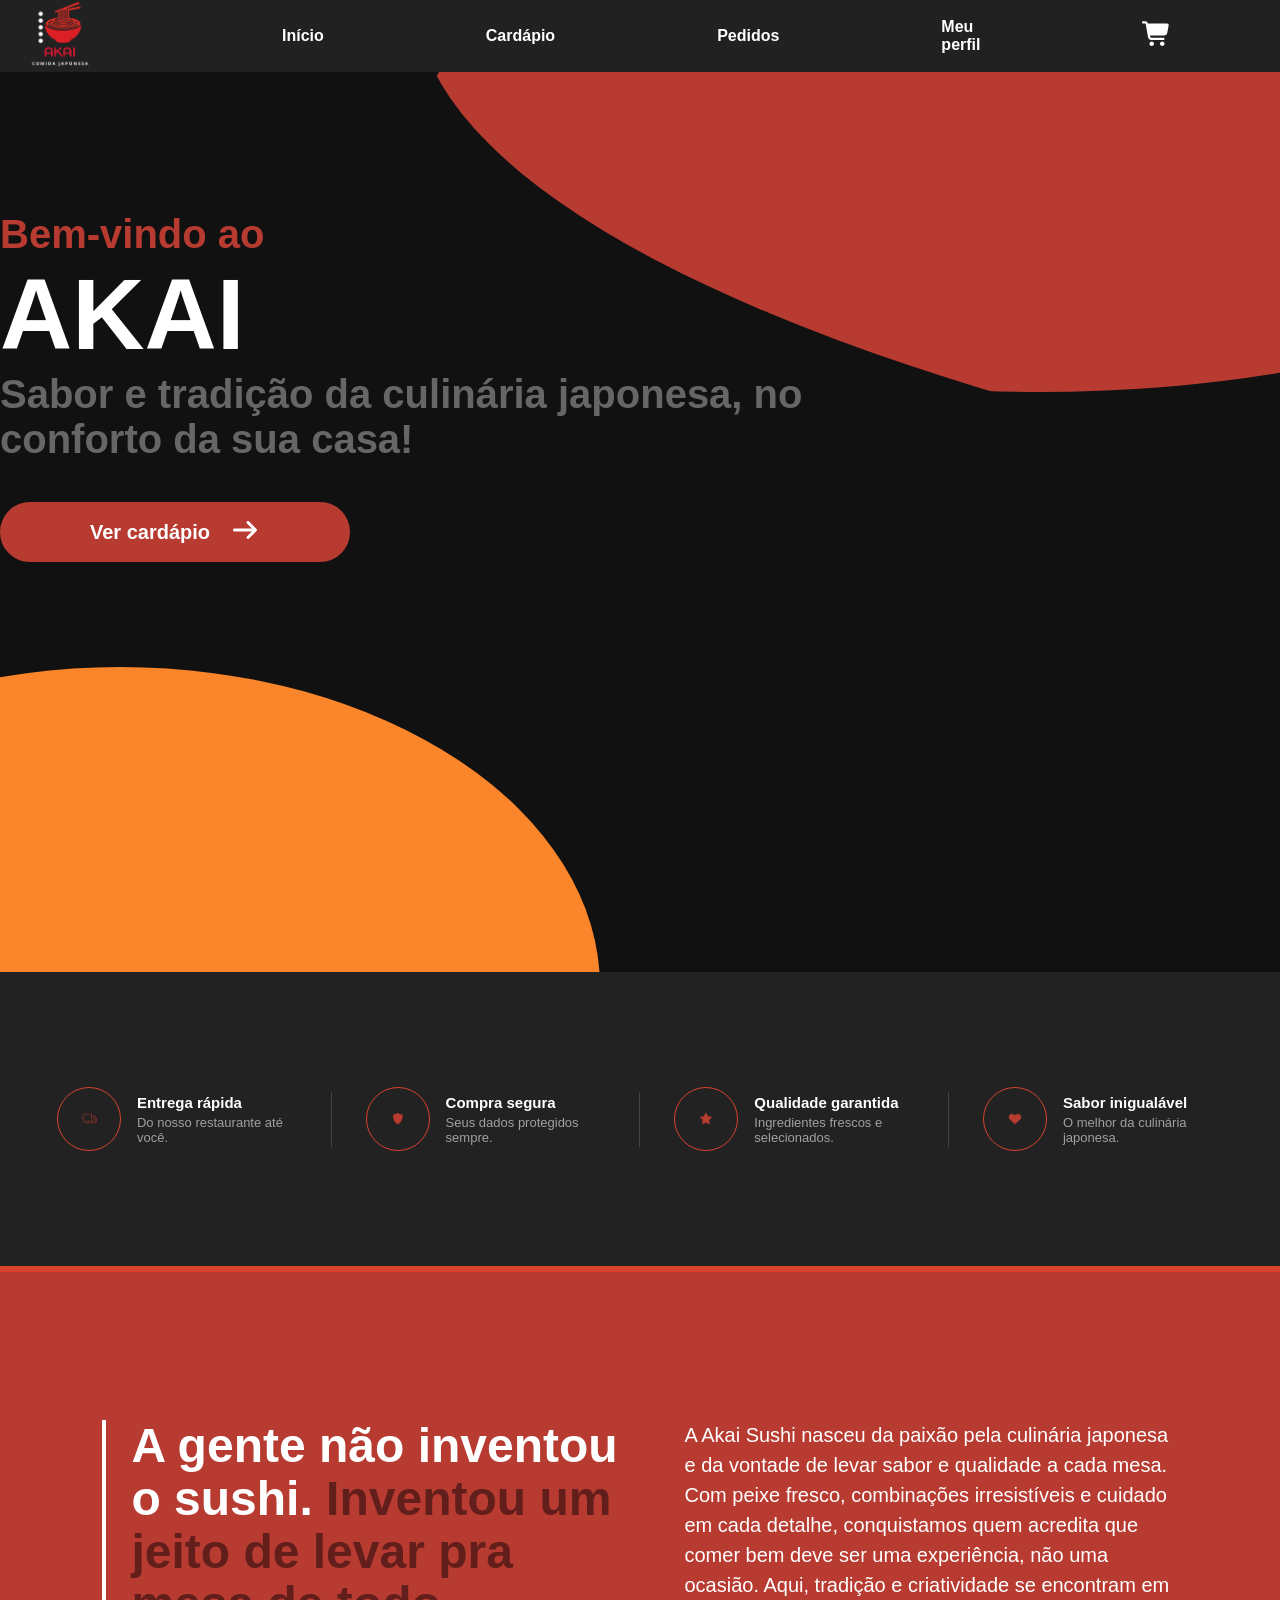
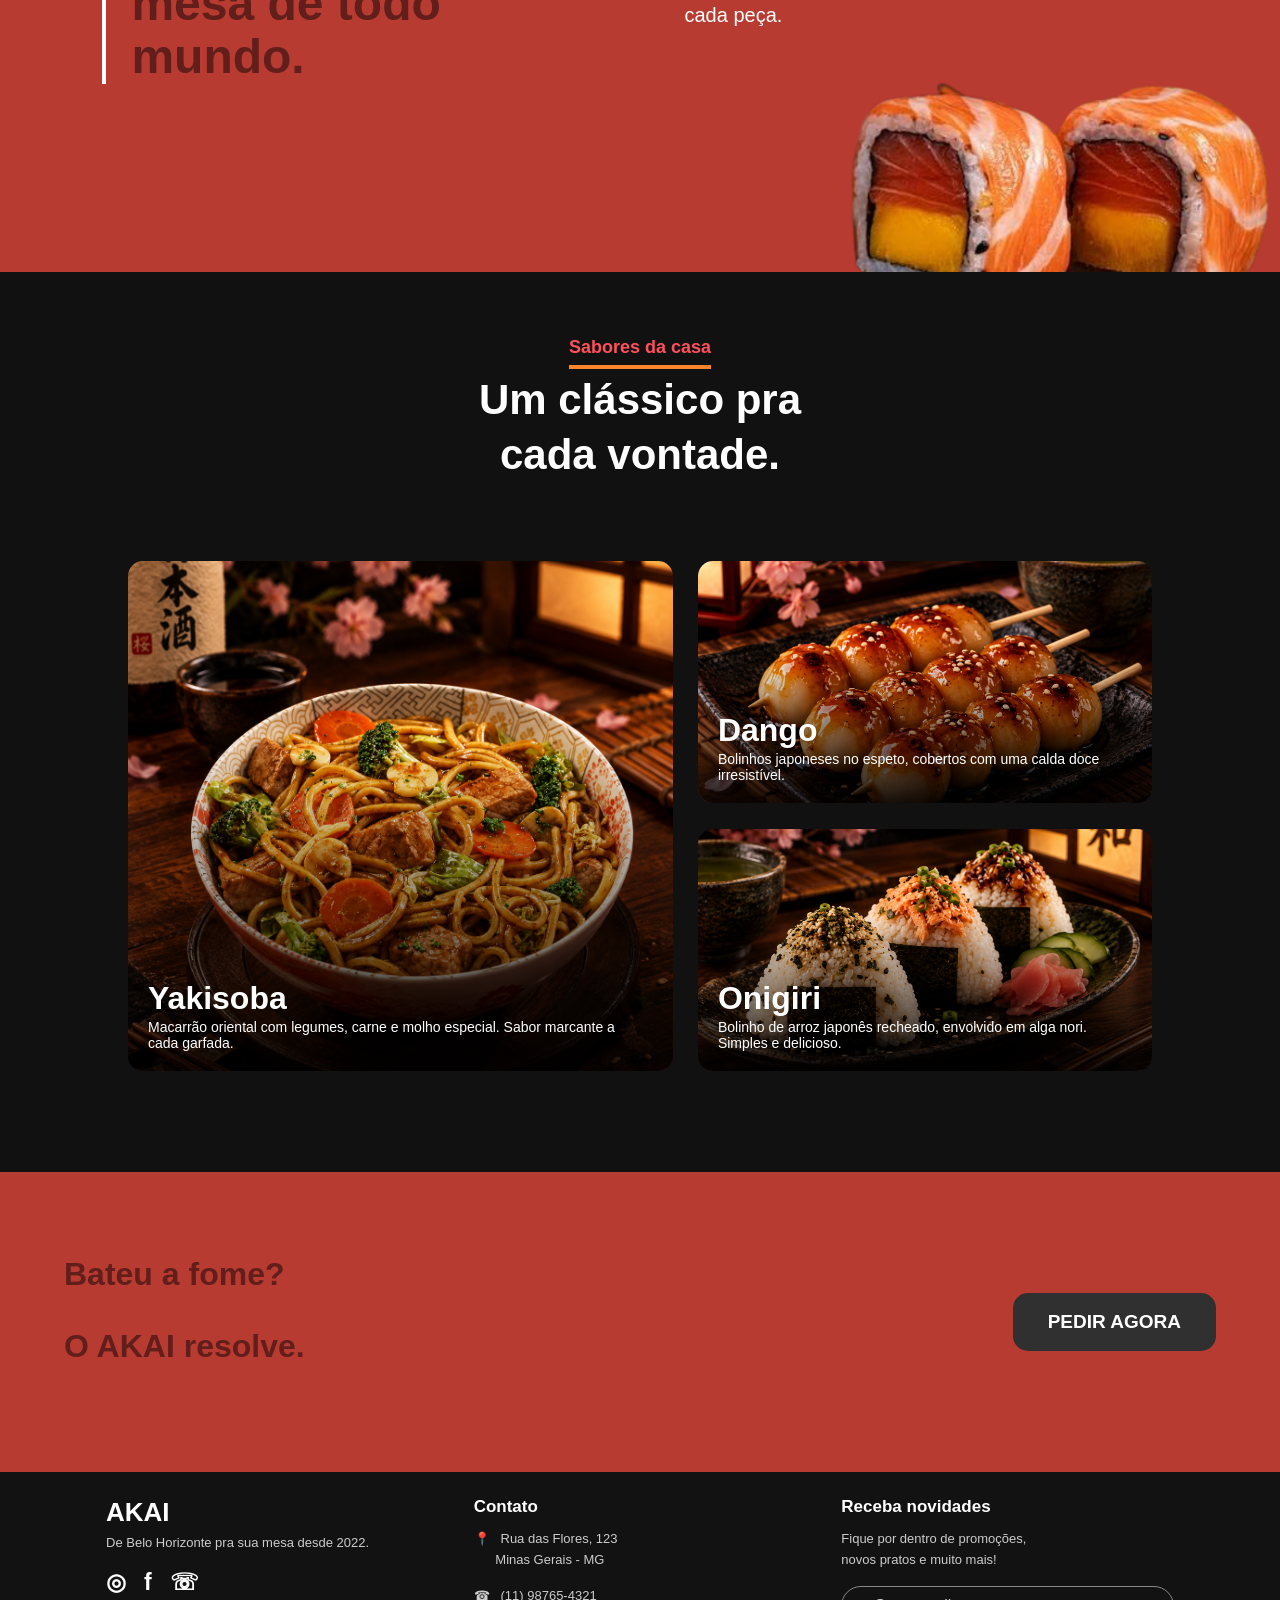
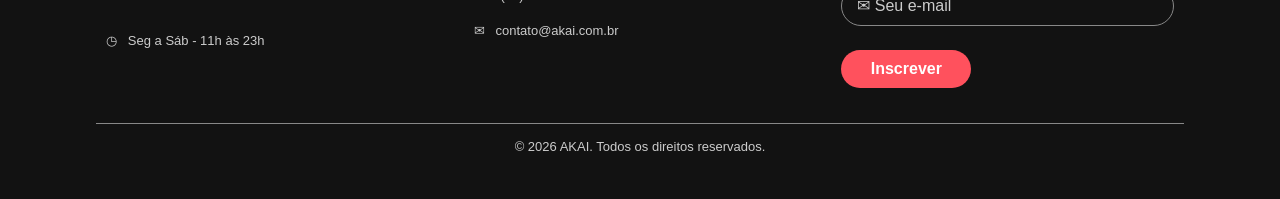
==== commit 6be06f2b: "Update index.html" ====
--- a/index.html
+++ b/index.html
@@ -56,7 +56,7 @@
 <section class="barra-beneficios">
     <div class="beneficio">
       <div class="bolinha">
-        <img src="img/icone-caminhao.png" alt="Entrega rápida">
+        <img src="img/caminhão.png" alt="Entrega rápida">
       </div>
       <div class="info">
         <strong>Entrega rápida</strong>
@@ -68,7 +68,7 @@
   
     <div class="beneficio">
       <div class="bolinha">
-        <img src="img/icone-escudo.png" alt="Compra segura">
+        <img src="img/escudo.png" alt="Compra segura">
       </div>
       <div class="info">
         <strong>Compra segura</strong>
@@ -80,7 +80,7 @@
   
     <div class="beneficio">
       <div class="bolinha">
-        <img src="img/icone-estrela.png" alt="Qualidade garantida">
+        <img src="img/estrela.png" alt="Qualidade garantida">
       </div>
       <div class="info">
         <strong>Qualidade garantida</strong>
@@ -92,7 +92,7 @@
   
     <div class="beneficio">
       <div class="bolinha">
-        <img src="img/icone-coracao.png" alt="Sabor inigualável">
+        <img src="img/coração.png" alt="Sabor inigualável">
       </div>
       <div class="info">
         <strong>Sabor inigualável</strong>
